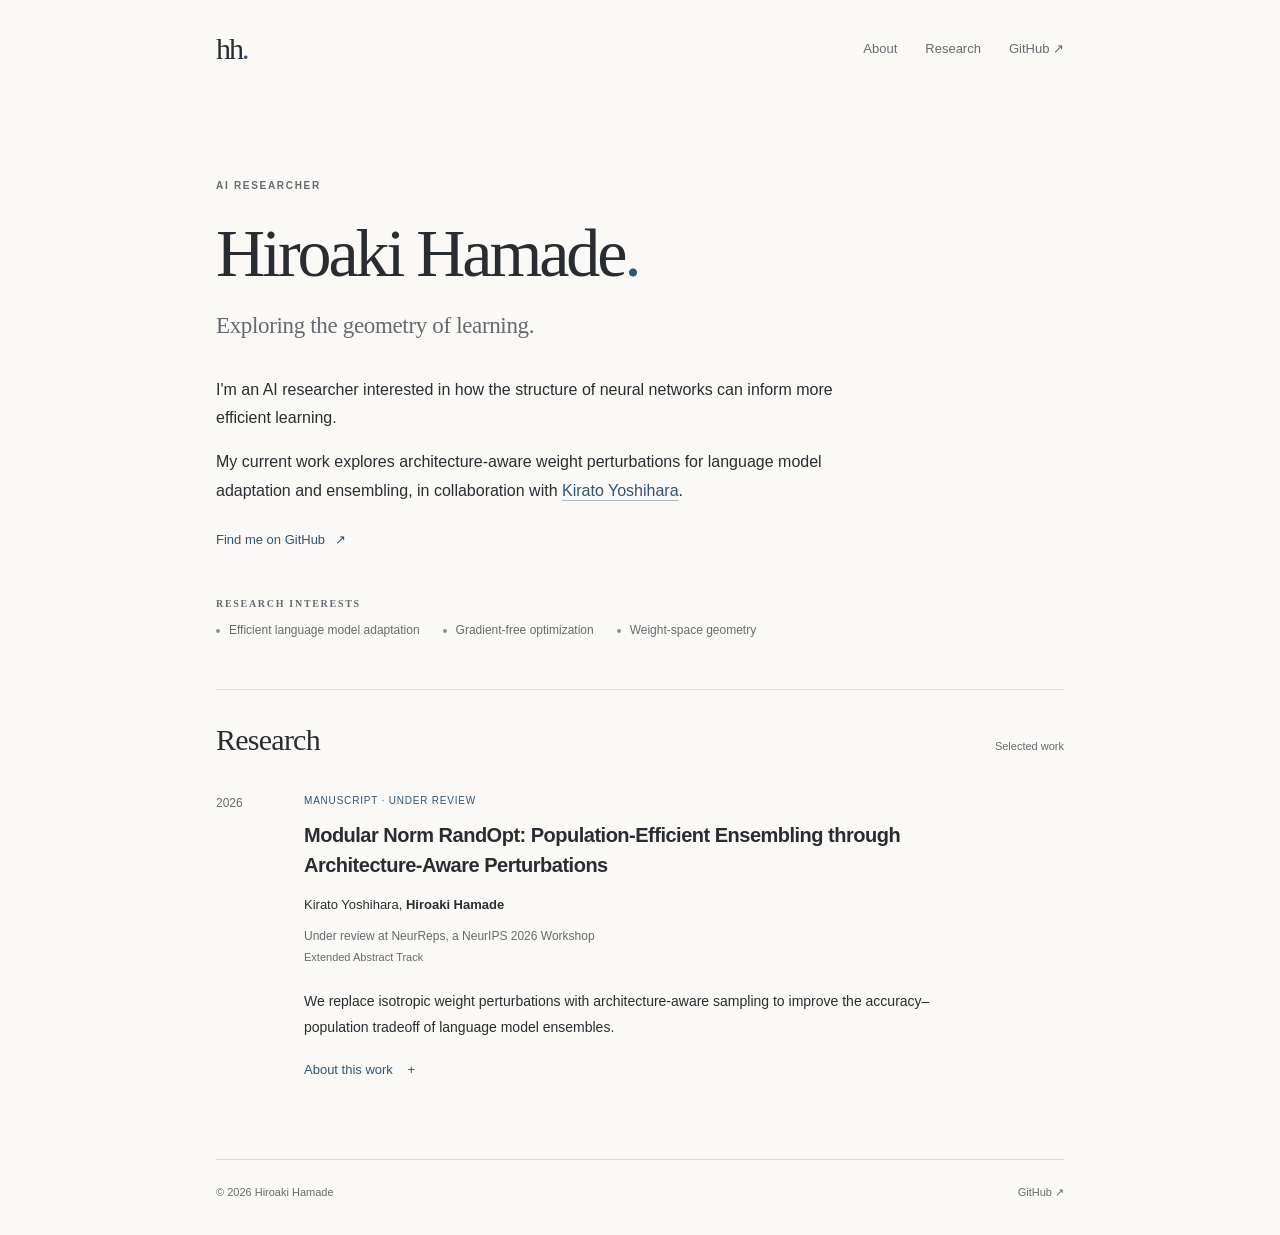
==== index.html @ 5f53f0d3 "Create academic portfolio website" ====
<!doctype html>
<html lang="en">
  <head>
    <meta charset="utf-8">
    <meta name="viewport" content="width=device-width, initial-scale=1">
    <meta name="theme-color" content="#faf9f6">
    <title>Hiroaki Hamade — AI Researcher</title>
    <meta name="description" content="Hiroaki Hamade is an AI researcher studying efficient language model adaptation, gradient-free optimization, and weight-space geometry.">
    <link rel="canonical" href="https://hiroaki-hamade.github.io/">
    <meta property="og:type" content="website">
    <meta property="og:title" content="Hiroaki Hamade — AI Researcher">
    <meta property="og:description" content="Research on efficient language model adaptation and the geometry of neural networks.">
    <meta property="og:url" content="https://hiroaki-hamade.github.io/">
    <link rel="icon" href="favicon.svg" type="image/svg+xml">
    <link rel="stylesheet" href="styles.css">
  </head>
  <body>
    <a class="skip-link" href="#main">Skip to content</a>
    <div class="page">
      <header class="site-header">
        <a class="monogram" href="#home" aria-label="Hiroaki Hamade, home">hh<span>.</span></a>
        <nav aria-label="Main navigation">
          <a href="#about">About</a>
          <a href="#research">Research</a>
          <a href="https://github.com/hiroaki-hamade">GitHub <span aria-hidden="true">↗</span></a>
        </nav>
      </header>

      <main id="main">
        <section class="intro" id="home" aria-labelledby="name">
          <p class="eyebrow">AI Researcher</p>
          <h1 id="name">Hiroaki Hamade<span class="name-dot">.</span></h1>
          <p class="intro-line">Exploring the geometry of learning.</p>
          <div id="about" class="about">
            <p>I'm an AI researcher interested in how the structure of neural networks can inform more efficient learning.</p>
            <p>My current work explores architecture-aware weight perturbations for language model adaptation and ensembling, in collaboration with <a href="https://kiratoyoshihara.github.io/">Kirato Yoshihara</a>.</p>
          </div>
          <a class="text-link" href="https://github.com/hiroaki-hamade">Find me on GitHub <span aria-hidden="true">↗</span></a>
        </section>

        <section class="interests" aria-labelledby="interests-heading">
          <h2 class="eyebrow" id="interests-heading">Research interests</h2>
          <ul>
            <li>Efficient language model adaptation</li>
            <li>Gradient-free optimization</li>
            <li>Weight-space geometry</li>
          </ul>
        </section>

        <section class="research" id="research" aria-labelledby="research-heading">
          <div class="section-heading">
            <h2 id="research-heading">Research</h2>
            <span class="section-note">Selected work</span>
          </div>
          <article class="paper" aria-labelledby="paper-title">
            <div class="paper-year">2026</div>
            <div class="paper-content">
              <p class="paper-kind">Manuscript · Under review</p>
              <h3 id="paper-title">Modular Norm RandOpt: Population-Efficient Ensembling through Architecture-Aware Perturbations</h3>
              <p class="authors"><a href="https://kiratoyoshihara.github.io/">Kirato Yoshihara</a>, <strong>Hiroaki Hamade</strong></p>
              <p class="venue">Under review at <a href="https://neurreps.org/">NeurReps, a NeurIPS 2026 Workshop</a><br><span>Extended Abstract Track</span></p>
              <p class="paper-summary">We replace isotropic weight perturbations with architecture-aware sampling to improve the accuracy–population tradeoff of language model ensembles.</p>
              <details>
                <summary>About this work <span class="details-icon" aria-hidden="true">+</span></summary>
                <div class="abstract">
                  <p>Modular Norm RandOpt normalizes each parameter perturbation with a role-specific norm and rescales it using a fixed profile derived from model architecture and source-task sensitivity calibration. It preserves RandOpt’s candidate ranking and ensembling procedure.</p>
                  <p>On Qwen2.5-1.5B-Instruct, the method outperforms RandOpt using 3× fewer candidate models on Countdown and at least 12× fewer on GSM8K. Across seven tasks and three Qwen model sizes, it improves on RandOpt in 14 of 21 settings and ties in one additional setting.</p>
                </div>
              </details>
            </div>
          </article>
        </section>
      </main>

      <footer>
        <span>© 2026 Hiroaki Hamade</span>
        <a href="https://github.com/hiroaki-hamade">GitHub <span aria-hidden="true">↗</span></a>
      </footer>
    </div>
  </body>
</html>
---- styles.css ----
:root {
  color-scheme: light;
  --paper: #faf9f6;
  --ink: #292d32;
  --muted: #666a70;
  --blue: #305573;
  --line: #deded7;
  font-family: -apple-system, BlinkMacSystemFont, "Segoe UI", Helvetica, Arial, sans-serif;
  color: var(--ink);
  background: var(--paper);
  font-synthesis: none;
  text-rendering: optimizeLegibility;
  -webkit-font-smoothing: antialiased;
}
* { box-sizing: border-box; }
html { scroll-behavior: smooth; scroll-padding-top: 32px; }
body { margin: 0; font-size: 16px; line-height: 1.8; }
::selection { background: #dce5ea; }
a { color: var(--blue); text-decoration-color: #a7b9c4; text-underline-offset: 4px; transition: color 150ms ease; }
a:hover { color: #172e40; text-decoration-color: currentColor; }
a:focus-visible, summary:focus-visible { outline: 2px solid var(--blue); outline-offset: 6px; border-radius: 2px; }
.page { max-width: 936px; padding: 0 44px; margin: 0 auto; }
.site-header { display: flex; align-items: center; justify-content: space-between; padding: 32px 0; }
.monogram { font: 30px Georgia, "Times New Roman", serif; color: var(--ink); letter-spacing: -2px; text-decoration: none; }
.monogram span { color: var(--blue); }
nav { display: flex; gap: 28px; font-size: 13px; }
nav a { color: var(--muted); text-decoration: none; }
nav a:hover { color: var(--blue); }
.intro { padding: 79px 0 43px; }
.eyebrow { margin: 0 0 19px; font-size: 10px; font-weight: 600; letter-spacing: .17em; text-transform: uppercase; color: var(--muted); }
h1 { margin: 0; font: 400 clamp(42px, 6.6vw, 68px)/1.15 Georgia, "Times New Roman", serif; letter-spacing: -.045em; }
.name-dot { color: var(--blue); }
.intro-line { font: 400 23px/1.5 Georgia, "Times New Roman", serif; color: var(--muted); margin: 17px 0 32px; letter-spacing: -.015em; }
.about { max-width: 655px; }
.about p { margin: 0 0 15px; }
.text-link { display: inline-block; margin-top: 7px; font-size: 13px; text-decoration: none; }
.text-link span { margin-left: 6px; }
.interests { padding: 0 0 48px; }
.interests .eyebrow { margin-bottom: 10px; }
.interests ul { display: flex; flex-wrap: wrap; column-gap: 23px; row-gap: 3px; list-style: none; padding: 0; margin: 0; font-size: 12px; color: var(--muted); }
.interests li::before { content: ""; display: inline-block; width: 4px; height: 4px; background: #7b94a3; border-radius: 50%; margin-right: 9px; vertical-align: middle; }
.research { border-top: 1px solid var(--line); padding-top: 30px; }
.section-heading { display: flex; align-items: baseline; justify-content: space-between; margin-bottom: 33px; }
h2 { font: 400 30px/1.3 Georgia, "Times New Roman", serif; letter-spacing: -.025em; margin: 0; }
.section-note { font-size: 11px; color: var(--muted); }
.paper { display: grid; grid-template-columns: 72px minmax(0, 1fr); gap: 16px; }
.paper-year { font-size: 12px; color: var(--muted); padding-top: 1px; font-variant-numeric: tabular-nums; }
.paper-kind { margin: 0 0 10px; color: var(--blue); font-size: 10px; letter-spacing: .08em; text-transform: uppercase; }
h3 { font-size: 20px; line-height: 1.5; font-weight: 550; letter-spacing: -.025em; margin: 0 0 13px; max-width: 670px; }
.authors { margin: 0 0 9px; font-size: 13px; }
.authors a { color: var(--ink); text-decoration: none; }
.authors a:hover { text-decoration: underline; }
.authors strong { font-weight: 600; }
.venue { margin: 0; font-size: 12px; color: var(--muted); line-height: 1.8; }
.venue a { color: inherit; text-decoration: none; }
.venue a:hover { color: var(--blue); text-decoration: underline; }
.venue span { font-size: 11px; }
.paper-summary { font-size: 14px; line-height: 1.85; margin: 20px 0 17px; max-width: 635px; }
details { font-size: 13px; }
summary { cursor: pointer; color: var(--blue); list-style: none; width: fit-content; }
summary::-webkit-details-marker { display: none; }
.details-icon { display: inline-block; margin-left: 11px; transition: transform 150ms ease; }
details[open] .details-icon { transform: rotate(45deg); }
.abstract { border-left: 1px solid #b4c4ce; padding-left: 20px; margin-top: 18px; color: var(--muted); }
.abstract p { margin: 0 0 12px; }
footer { display: flex; justify-content: space-between; border-top: 1px solid var(--line); margin-top: 78px; padding: 23px 0 32px; font-size: 11px; color: var(--muted); }
footer a { color: var(--muted); text-decoration: none; }
.skip-link { position: fixed; top: 8px; left: 8px; padding: 8px 16px; background: var(--paper); transform: translateY(-150%); z-index: 1; }
.skip-link:focus { transform: translateY(0); }
@media (max-width: 600px) {
  .page { padding: 0 24px; }
  .site-header { padding: 24px 0; }
  nav { gap: 20px; font-size: 12px; }
  .intro { padding-top: 48px; padding-bottom: 32px; }
  .intro-line { font-size: 20px; margin-bottom: 26px; }
  .about { font-size: 15px; }
  .interests { padding-bottom: 35px; }
  .interests ul { display: block; }
  .interests li { margin: 5px 0; }
  .section-heading { margin-bottom: 25px; }
  .paper { grid-template-columns: 1fr; gap: 9px; }
  h3 { font-size: 19px; }
  footer { margin-top: 52px; }
}
@media (prefers-reduced-motion: reduce) {
  html { scroll-behavior: auto; }
  *, *::before, *::after { transition: none !important; }
}
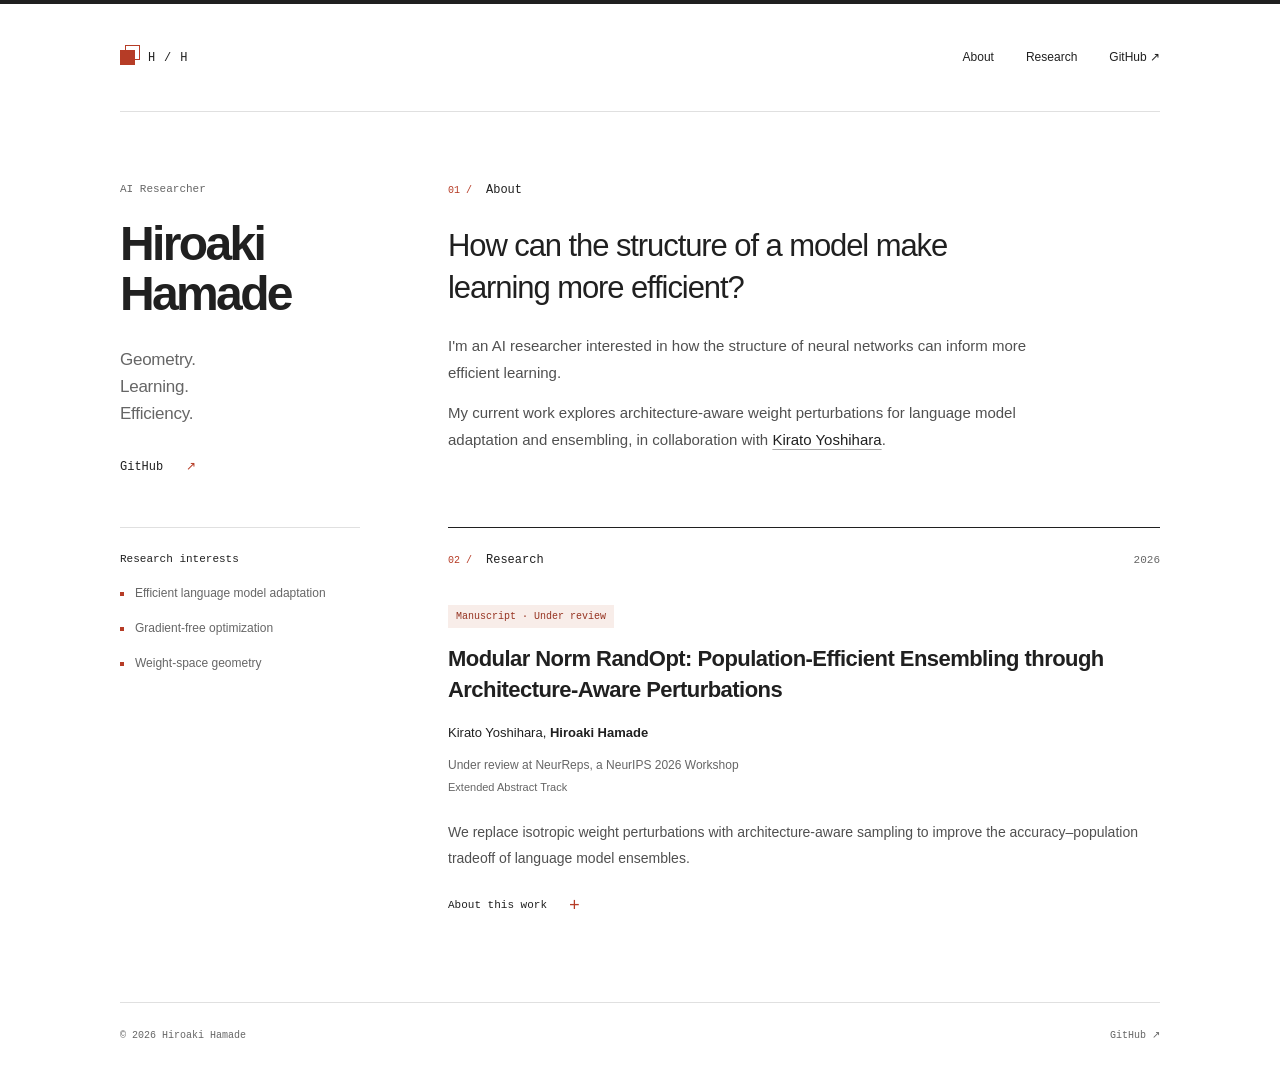
==== commit 6e7d8ba2: "Redesign portfolio with asymmetric layout and vermilion accents" ====
--- a/index.html
+++ b/index.html
@@ -3,7 +3,7 @@
   <head>
     <meta charset="utf-8">
     <meta name="viewport" content="width=device-width, initial-scale=1">
-    <meta name="theme-color" content="#faf9f6">
+    <meta name="theme-color" content="#ffffff">
     <title>Hiroaki Hamade — AI Researcher</title>
     <meta name="description" content="Hiroaki Hamade is an AI researcher studying efficient language model adaptation, gradient-free optimization, and weight-space geometry.">
     <link rel="canonical" href="https://hiroaki-hamade.github.io/">
@@ -12,13 +12,13 @@
     <meta property="og:description" content="Research on efficient language model adaptation and the geometry of neural networks.">
     <meta property="og:url" content="https://hiroaki-hamade.github.io/">
     <link rel="icon" href="favicon.svg" type="image/svg+xml">
-    <link rel="stylesheet" href="styles.css">
+    <link rel="stylesheet" href="styles.css?v=2">
   </head>
   <body>
     <a class="skip-link" href="#main">Skip to content</a>
     <div class="page">
       <header class="site-header">
-        <a class="monogram" href="#home" aria-label="Hiroaki Hamade, home">hh<span>.</span></a>
+        <a class="wordmark" href="#home" aria-label="Hiroaki Hamade, home"><span class="identity-mark" aria-hidden="true"></span>H / H</a>
         <nav aria-label="Main navigation">
           <a href="#about">About</a>
           <a href="#research">Research</a>
@@ -29,13 +29,18 @@
       <main id="main">
         <section class="intro" id="home" aria-labelledby="name">
           <p class="eyebrow">AI Researcher</p>
-          <h1 id="name">Hiroaki Hamade<span class="name-dot">.</span></h1>
-          <p class="intro-line">Exploring the geometry of learning.</p>
-          <div id="about" class="about">
+          <h1 id="name"><span>Hiroaki</span> <span>Hamade</span></h1>
+          <p class="intro-line"><span>Geometry.</span> <span>Learning.</span> <span>Efficiency.</span></p>
+          <a class="text-link" href="https://github.com/hiroaki-hamade">GitHub <span aria-hidden="true">↗</span></a>
+        </section>
+
+        <section id="about" class="about" aria-labelledby="about-heading">
+          <h2 class="section-label" id="about-heading"><span aria-hidden="true">01 /</span> About</h2>
+          <p class="research-statement">How can the structure of a model make learning more efficient?</p>
+          <div class="about-copy">
             <p>I'm an AI researcher interested in how the structure of neural networks can inform more efficient learning.</p>
             <p>My current work explores architecture-aware weight perturbations for language model adaptation and ensembling, in collaboration with <a href="https://kiratoyoshihara.github.io/">Kirato Yoshihara</a>.</p>
           </div>
-          <a class="text-link" href="https://github.com/hiroaki-hamade">Find me on GitHub <span aria-hidden="true">↗</span></a>
         </section>
 
         <section class="interests" aria-labelledby="interests-heading">
@@ -49,11 +54,10 @@
 
         <section class="research" id="research" aria-labelledby="research-heading">
           <div class="section-heading">
-            <h2 id="research-heading">Research</h2>
-            <span class="section-note">Selected work</span>
+            <h2 class="section-label" id="research-heading"><span aria-hidden="true">02 /</span> Research</h2>
+            <span class="section-note">2026</span>
           </div>
           <article class="paper" aria-labelledby="paper-title">
-            <div class="paper-year">2026</div>
             <div class="paper-content">
               <p class="paper-kind">Manuscript · Under review</p>
               <h3 id="paper-title">Modular Norm RandOpt: Population-Efficient Ensembling through Architecture-Aware Perturbations</h3>
--- a/styles.css
+++ b/styles.css
@@ -1,11 +1,12 @@
 :root {
   color-scheme: light;
-  --paper: #faf9f6;
-  --ink: #292d32;
-  --muted: #666a70;
-  --blue: #305573;
-  --line: #deded7;
-  font-family: -apple-system, BlinkMacSystemFont, "Segoe UI", Helvetica, Arial, sans-serif;
+  --paper: #fff;
+  --ink: #202020;
+  --muted: #666;
+  --accent: #b63c26;
+  --line: #e0e0e0;
+  --mono: "SFMono-Regular", Consolas, "Liberation Mono", monospace;
+  font-family: "Helvetica Neue", Helvetica, Arial, sans-serif;
   color: var(--ink);
   background: var(--paper);
   font-synthesis: none;
@@ -14,73 +15,84 @@
 }
 * { box-sizing: border-box; }
 html { scroll-behavior: smooth; scroll-padding-top: 32px; }
-body { margin: 0; font-size: 16px; line-height: 1.8; }
-::selection { background: #dce5ea; }
-a { color: var(--blue); text-decoration-color: #a7b9c4; text-underline-offset: 4px; transition: color 150ms ease; }
-a:hover { color: #172e40; text-decoration-color: currentColor; }
-a:focus-visible, summary:focus-visible { outline: 2px solid var(--blue); outline-offset: 6px; border-radius: 2px; }
-.page { max-width: 936px; padding: 0 44px; margin: 0 auto; }
-.site-header { display: flex; align-items: center; justify-content: space-between; padding: 32px 0; }
-.monogram { font: 30px Georgia, "Times New Roman", serif; color: var(--ink); letter-spacing: -2px; text-decoration: none; }
-.monogram span { color: var(--blue); }
-nav { display: flex; gap: 28px; font-size: 13px; }
-nav a { color: var(--muted); text-decoration: none; }
-nav a:hover { color: var(--blue); }
-.intro { padding: 79px 0 43px; }
-.eyebrow { margin: 0 0 19px; font-size: 10px; font-weight: 600; letter-spacing: .17em; text-transform: uppercase; color: var(--muted); }
-h1 { margin: 0; font: 400 clamp(42px, 6.6vw, 68px)/1.15 Georgia, "Times New Roman", serif; letter-spacing: -.045em; }
-.name-dot { color: var(--blue); }
-.intro-line { font: 400 23px/1.5 Georgia, "Times New Roman", serif; color: var(--muted); margin: 17px 0 32px; letter-spacing: -.015em; }
-.about { max-width: 655px; }
-.about p { margin: 0 0 15px; }
-.text-link { display: inline-block; margin-top: 7px; font-size: 13px; text-decoration: none; }
-.text-link span { margin-left: 6px; }
-.interests { padding: 0 0 48px; }
-.interests .eyebrow { margin-bottom: 10px; }
-.interests ul { display: flex; flex-wrap: wrap; column-gap: 23px; row-gap: 3px; list-style: none; padding: 0; margin: 0; font-size: 12px; color: var(--muted); }
-.interests li::before { content: ""; display: inline-block; width: 4px; height: 4px; background: #7b94a3; border-radius: 50%; margin-right: 9px; vertical-align: middle; }
-.research { border-top: 1px solid var(--line); padding-top: 30px; }
-.section-heading { display: flex; align-items: baseline; justify-content: space-between; margin-bottom: 33px; }
-h2 { font: 400 30px/1.3 Georgia, "Times New Roman", serif; letter-spacing: -.025em; margin: 0; }
-.section-note { font-size: 11px; color: var(--muted); }
-.paper { display: grid; grid-template-columns: 72px minmax(0, 1fr); gap: 16px; }
-.paper-year { font-size: 12px; color: var(--muted); padding-top: 1px; font-variant-numeric: tabular-nums; }
-.paper-kind { margin: 0 0 10px; color: var(--blue); font-size: 10px; letter-spacing: .08em; text-transform: uppercase; }
-h3 { font-size: 20px; line-height: 1.5; font-weight: 550; letter-spacing: -.025em; margin: 0 0 13px; max-width: 670px; }
-.authors { margin: 0 0 9px; font-size: 13px; }
-.authors a { color: var(--ink); text-decoration: none; }
+body { margin: 0; font-size: 15px; line-height: 1.8; border-top: 4px solid var(--ink); }
+::selection { background: #f3dcd5; color: var(--ink); }
+a { color: inherit; text-decoration-color: #aaa; text-underline-offset: 4px; transition: color 150ms ease; }
+a:hover { color: var(--accent); text-decoration-color: currentColor; }
+a:focus-visible, summary:focus-visible { outline: 2px solid var(--accent); outline-offset: 5px; }
+.page { max-width: 1152px; padding: 0 56px; margin: 0 auto; }
+.site-header { display: flex; align-items: center; justify-content: space-between; min-height: 108px; border-bottom: 1px solid var(--line); }
+.wordmark { display: flex; align-items: center; gap: 13px; font: 12px var(--mono); letter-spacing: .07em; text-decoration: none; }
+.identity-mark { display: block; width: 15px; height: 15px; background: var(--accent); box-shadow: 5px -5px 0 -1px white, 5px -5px 0 0 var(--accent); }
+nav { display: flex; gap: 32px; font-size: 12px; }
+nav a { text-decoration: none; }
+main { display: grid; grid-template-columns: 240px minmax(0, 1fr); column-gap: 88px; row-gap: 48px; padding-top: 68px; }
+.intro { grid-column: 1; grid-row: 1; }
+.eyebrow { margin: 0 0 20px; font: 11px/1.7 var(--mono); color: var(--muted); }
+h1 { margin: 0; font-size: 48px; line-height: 1.04; font-weight: 600; letter-spacing: -.055em; }
+h1 span, .intro-line span { display: block; }
+.intro-line { margin: 27px 0 24px; font-size: 17px; line-height: 1.6; letter-spacing: -.015em; color: var(--muted); }
+.text-link { font: 12px/1.8 var(--mono); text-decoration: none; }
+.text-link span { margin-left: 16px; color: var(--accent); }
+.about { grid-column: 2; grid-row: 1; }
+.section-label { display: flex; align-items: baseline; gap: 14px; margin: 0; font: 12px/1.7 var(--mono); }
+.section-label span { font-size: 10px; color: var(--accent); }
+.research-statement { margin: 25px 0 23px; font-size: clamp(25px, 2.5vw, 31px); line-height: 1.35; font-weight: 500; letter-spacing: -.035em; max-width: 575px; }
+.about-copy { color: #505050; max-width: 610px; }
+.about-copy p { margin: 0 0 13px; }
+.about-copy a { color: var(--ink); }
+.interests { grid-column: 1; grid-row: 2; border-top: 1px solid var(--line); padding-top: 22px; }
+.interests .eyebrow { margin-bottom: 16px; color: var(--ink); }
+.interests ul { list-style: none; padding: 0; margin: 0; max-width: 220px; }
+.interests li { padding: 0 0 15px 15px; position: relative; font-size: 12px; line-height: 1.65; color: var(--muted); }
+.interests li::before { content: ""; position: absolute; width: 4px; height: 4px; background: var(--accent); top: 8px; left: 0; }
+.research { grid-column: 2; grid-row: 2; border-top: 1px solid var(--ink); padding-top: 22px; }
+.section-heading { display: flex; align-items: baseline; justify-content: space-between; margin-bottom: 30px; }
+.section-note { font: 11px var(--mono); color: var(--muted); }
+.paper-kind { display: inline-block; margin: 0 0 16px; padding: 3px 8px; background: #f8ede9; color: #963321; font: 10px/1.7 var(--mono); }
+h3 { margin: 0 0 15px; font-size: 22px; font-weight: 550; line-height: 1.4; letter-spacing: -.025em; }
+.authors { margin: 0 0 10px; font-size: 13px; }
+.authors a { text-decoration: none; }
 .authors a:hover { text-decoration: underline; }
 .authors strong { font-weight: 600; }
-.venue { margin: 0; font-size: 12px; color: var(--muted); line-height: 1.8; }
-.venue a { color: inherit; text-decoration: none; }
-.venue a:hover { color: var(--blue); text-decoration: underline; }
+.venue { margin: 0; font-size: 12px; line-height: 1.85; color: var(--muted); }
+.venue a { text-decoration: none; }
+.venue a:hover { text-decoration: underline; }
 .venue span { font-size: 11px; }
-.paper-summary { font-size: 14px; line-height: 1.85; margin: 20px 0 17px; max-width: 635px; }
+.paper-summary { margin: 22px 0 19px; color: #505050; font-size: 14px; line-height: 1.8; }
 details { font-size: 13px; }
-summary { cursor: pointer; color: var(--blue); list-style: none; width: fit-content; }
+summary { display: flex; align-items: center; gap: 22px; cursor: pointer; list-style: none; width: fit-content; font: 11px/1.8 var(--mono); }
 summary::-webkit-details-marker { display: none; }
-.details-icon { display: inline-block; margin-left: 11px; transition: transform 150ms ease; }
+summary:hover { color: var(--accent); }
+.details-icon { color: var(--accent); font-size: 18px; transition: transform 150ms ease; }
 details[open] .details-icon { transform: rotate(45deg); }
-.abstract { border-left: 1px solid #b4c4ce; padding-left: 20px; margin-top: 18px; color: var(--muted); }
+.abstract { border-left: 2px solid var(--accent); padding-left: 19px; margin-top: 18px; color: #505050; }
 .abstract p { margin: 0 0 12px; }
-footer { display: flex; justify-content: space-between; border-top: 1px solid var(--line); margin-top: 78px; padding: 23px 0 32px; font-size: 11px; color: var(--muted); }
-footer a { color: var(--muted); text-decoration: none; }
-.skip-link { position: fixed; top: 8px; left: 8px; padding: 8px 16px; background: var(--paper); transform: translateY(-150%); z-index: 1; }
+footer { display: flex; justify-content: space-between; border-top: 1px solid var(--line); margin-top: 80px; padding: 24px 0 32px; font: 10px/1.8 var(--mono); color: var(--muted); }
+footer a { text-decoration: none; }
+.skip-link { position: fixed; top: 8px; left: 8px; padding: 8px 16px; background: white; transform: translateY(-150%); z-index: 1; }
 .skip-link:focus { transform: translateY(0); }
-@media (max-width: 600px) {
+@media (max-width: 950px) {
+  .page { padding: 0 36px; }
+  main { grid-template-columns: 205px minmax(0, 1fr); column-gap: 44px; }
+  h1 { font-size: 42px; }
+}
+@media (max-width: 700px) {
   .page { padding: 0 24px; }
-  .site-header { padding: 24px 0; }
-  nav { gap: 20px; font-size: 12px; }
-  .intro { padding-top: 48px; padding-bottom: 32px; }
-  .intro-line { font-size: 20px; margin-bottom: 26px; }
-  .about { font-size: 15px; }
-  .interests { padding-bottom: 35px; }
-  .interests ul { display: block; }
-  .interests li { margin: 5px 0; }
-  .section-heading { margin-bottom: 25px; }
-  .paper { grid-template-columns: 1fr; gap: 9px; }
-  h3 { font-size: 19px; }
-  footer { margin-top: 52px; }
+  .site-header { min-height: 82px; }
+  nav { gap: 20px; font-size: 11px; }
+  main { display: flex; flex-direction: column; padding-top: 42px; gap: 36px; }
+  h1 { font-size: clamp(42px, 8.5vw, 60px); }
+  h1 span, .intro-line span { display: inline; }
+  .intro-line { margin: 18px 0 15px; font-size: 15px; }
+  .research-statement { margin-top: 18px; font-size: 26px; }
+  .about { padding-top: 25px; border-top: 1px solid var(--line); }
+  .interests { padding-top: 20px; }
+  .interests ul { max-width: none; display: flex; gap: 8px 20px; flex-wrap: wrap; }
+  .interests li { padding-bottom: 0; }
+  .research { padding-top: 22px; }
+  h3 { font-size: 21px; }
+  footer { margin-top: 50px; gap: 15px; }
 }
 @media (prefers-reduced-motion: reduce) {
   html { scroll-behavior: auto; }
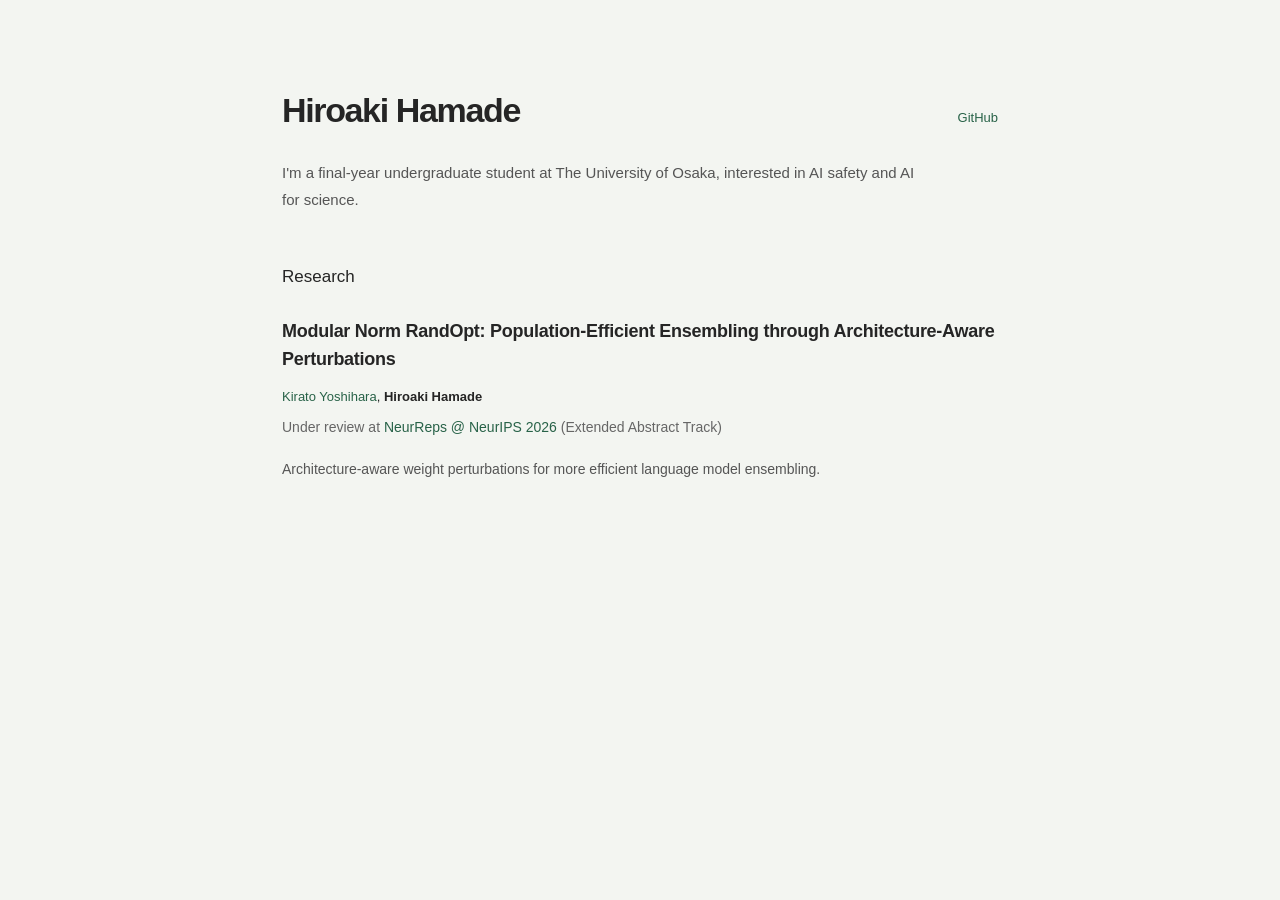
==== commit 00fa990f: "Simplify profile and research presentation with green palette" ====
--- a/index.html
+++ b/index.html
@@ -3,83 +3,37 @@
   <head>
     <meta charset="utf-8">
     <meta name="viewport" content="width=device-width, initial-scale=1">
-    <meta name="theme-color" content="#ffffff">
-    <title>Hiroaki Hamade — AI Researcher</title>
-    <meta name="description" content="Hiroaki Hamade is an AI researcher studying efficient language model adaptation, gradient-free optimization, and weight-space geometry.">
+    <meta name="theme-color" content="#f3f5f1">
+    <title>Hiroaki Hamade</title>
+    <meta name="description" content="Hiroaki Hamade — interested in AI safety and AI for science.">
     <link rel="canonical" href="https://hiroaki-hamade.github.io/">
     <meta property="og:type" content="website">
-    <meta property="og:title" content="Hiroaki Hamade — AI Researcher">
-    <meta property="og:description" content="Research on efficient language model adaptation and the geometry of neural networks.">
+    <meta property="og:title" content="Hiroaki Hamade">
+    <meta property="og:description" content="Interested in AI safety and AI for science.">
     <meta property="og:url" content="https://hiroaki-hamade.github.io/">
-    <link rel="icon" href="favicon.svg" type="image/svg+xml">
-    <link rel="stylesheet" href="styles.css?v=2">
+    <link rel="icon" href="data:,">
+    <link rel="stylesheet" href="styles.css?v=7">
   </head>
   <body>
-    <a class="skip-link" href="#main">Skip to content</a>
-    <div class="page">
-      <header class="site-header">
-        <a class="wordmark" href="#home" aria-label="Hiroaki Hamade, home"><span class="identity-mark" aria-hidden="true"></span>H / H</a>
-        <nav aria-label="Main navigation">
-          <a href="#about">About</a>
-          <a href="#research">Research</a>
-          <a href="https://github.com/hiroaki-hamade">GitHub <span aria-hidden="true">↗</span></a>
-        </nav>
+    <main>
+      <header>
+        <h1>Hiroaki Hamade</h1>
+        <a class="github" href="https://github.com/hiroaki-hamade">GitHub</a>
       </header>
 
-      <main id="main">
-        <section class="intro" id="home" aria-labelledby="name">
-          <p class="eyebrow">AI Researcher</p>
-          <h1 id="name"><span>Hiroaki</span> <span>Hamade</span></h1>
-          <p class="intro-line"><span>Geometry.</span> <span>Learning.</span> <span>Efficiency.</span></p>
-          <a class="text-link" href="https://github.com/hiroaki-hamade">GitHub <span aria-hidden="true">↗</span></a>
-        </section>
+      <div class="intro">
+        <p>I'm a final-year undergraduate student at The University of Osaka, interested in AI safety and AI for science.</p>
+      </div>
 
-        <section id="about" class="about" aria-labelledby="about-heading">
-          <h2 class="section-label" id="about-heading"><span aria-hidden="true">01 /</span> About</h2>
-          <p class="research-statement">How can the structure of a model make learning more efficient?</p>
-          <div class="about-copy">
-            <p>I'm an AI researcher interested in how the structure of neural networks can inform more efficient learning.</p>
-            <p>My current work explores architecture-aware weight perturbations for language model adaptation and ensembling, in collaboration with <a href="https://kiratoyoshihara.github.io/">Kirato Yoshihara</a>.</p>
-          </div>
-        </section>
-
-        <section class="interests" aria-labelledby="interests-heading">
-          <h2 class="eyebrow" id="interests-heading">Research interests</h2>
-          <ul>
-            <li>Efficient language model adaptation</li>
-            <li>Gradient-free optimization</li>
-            <li>Weight-space geometry</li>
-          </ul>
-        </section>
-
-        <section class="research" id="research" aria-labelledby="research-heading">
-          <div class="section-heading">
-            <h2 class="section-label" id="research-heading"><span aria-hidden="true">02 /</span> Research</h2>
-            <span class="section-note">2026</span>
-          </div>
-          <article class="paper" aria-labelledby="paper-title">
-            <div class="paper-content">
-              <p class="paper-kind">Manuscript · Under review</p>
-              <h3 id="paper-title">Modular Norm RandOpt: Population-Efficient Ensembling through Architecture-Aware Perturbations</h3>
-              <p class="authors"><a href="https://kiratoyoshihara.github.io/">Kirato Yoshihara</a>, <strong>Hiroaki Hamade</strong></p>
-              <p class="venue">Under review at <a href="https://neurreps.org/">NeurReps, a NeurIPS 2026 Workshop</a><br><span>Extended Abstract Track</span></p>
-              <p class="paper-summary">We replace isotropic weight perturbations with architecture-aware sampling to improve the accuracy–population tradeoff of language model ensembles.</p>
-              <details>
-                <summary>About this work <span class="details-icon" aria-hidden="true">+</span></summary>
-                <div class="abstract">
-                  <p>Modular Norm RandOpt normalizes each parameter perturbation with a role-specific norm and rescales it using a fixed profile derived from model architecture and source-task sensitivity calibration. It preserves RandOpt’s candidate ranking and ensembling procedure.</p>
-                  <p>On Qwen2.5-1.5B-Instruct, the method outperforms RandOpt using 3× fewer candidate models on Countdown and at least 12× fewer on GSM8K. Across seven tasks and three Qwen model sizes, it improves on RandOpt in 14 of 21 settings and ties in one additional setting.</p>
-                </div>
-              </details>
-            </div>
-          </article>
-        </section>
-      </main>
-
-      <footer>
-        <span>© 2026 Hiroaki Hamade</span>
-        <a href="https://github.com/hiroaki-hamade">GitHub <span aria-hidden="true">↗</span></a>
-      </footer>
-    </div>
+      <section aria-labelledby="research-heading">
+        <h2 id="research-heading">Research</h2>
+        <article aria-labelledby="paper-title">
+          <h3 id="paper-title"><a href="https://openreview.net/forum?id=vF4gJfeKOC">Modular Norm RandOpt: Population-Efficient Ensembling through Architecture-Aware Perturbations</a></h3>
+          <p class="authors"><a href="https://kiratoyoshihara.github.io/">Kirato Yoshihara</a>, <strong>Hiroaki Hamade</strong></p>
+          <p class="venue">Under review at <a href="https://neurreps.org/">NeurReps @ NeurIPS 2026</a> (Extended Abstract Track)</p>
+          <p class="summary">Architecture-aware weight perturbations for more efficient language model ensembling.</p>
+        </article>
+      </section>
+    </main>
   </body>
 </html>
--- a/styles.css
+++ b/styles.css
@@ -1,100 +1,36 @@
 :root {
   color-scheme: light;
-  --paper: #fff;
-  --ink: #202020;
-  --muted: #666;
-  --accent: #b63c26;
-  --line: #e0e0e0;
-  --mono: "SFMono-Regular", Consolas, "Liberation Mono", monospace;
   font-family: "Helvetica Neue", Helvetica, Arial, sans-serif;
-  color: var(--ink);
-  background: var(--paper);
-  font-synthesis: none;
-  text-rendering: optimizeLegibility;
+  color: #252525;
+  background: #f3f5f1;
   -webkit-font-smoothing: antialiased;
 }
 * { box-sizing: border-box; }
-html { scroll-behavior: smooth; scroll-padding-top: 32px; }
-body { margin: 0; font-size: 15px; line-height: 1.8; border-top: 4px solid var(--ink); }
-::selection { background: #f3dcd5; color: var(--ink); }
-a { color: inherit; text-decoration-color: #aaa; text-underline-offset: 4px; transition: color 150ms ease; }
-a:hover { color: var(--accent); text-decoration-color: currentColor; }
-a:focus-visible, summary:focus-visible { outline: 2px solid var(--accent); outline-offset: 5px; }
-.page { max-width: 1152px; padding: 0 56px; margin: 0 auto; }
-.site-header { display: flex; align-items: center; justify-content: space-between; min-height: 108px; border-bottom: 1px solid var(--line); }
-.wordmark { display: flex; align-items: center; gap: 13px; font: 12px var(--mono); letter-spacing: .07em; text-decoration: none; }
-.identity-mark { display: block; width: 15px; height: 15px; background: var(--accent); box-shadow: 5px -5px 0 -1px white, 5px -5px 0 0 var(--accent); }
-nav { display: flex; gap: 32px; font-size: 12px; }
-nav a { text-decoration: none; }
-main { display: grid; grid-template-columns: 240px minmax(0, 1fr); column-gap: 88px; row-gap: 48px; padding-top: 68px; }
-.intro { grid-column: 1; grid-row: 1; }
-.eyebrow { margin: 0 0 20px; font: 11px/1.7 var(--mono); color: var(--muted); }
-h1 { margin: 0; font-size: 48px; line-height: 1.04; font-weight: 600; letter-spacing: -.055em; }
-h1 span, .intro-line span { display: block; }
-.intro-line { margin: 27px 0 24px; font-size: 17px; line-height: 1.6; letter-spacing: -.015em; color: var(--muted); }
-.text-link { font: 12px/1.8 var(--mono); text-decoration: none; }
-.text-link span { margin-left: 16px; color: var(--accent); }
-.about { grid-column: 2; grid-row: 1; }
-.section-label { display: flex; align-items: baseline; gap: 14px; margin: 0; font: 12px/1.7 var(--mono); }
-.section-label span { font-size: 10px; color: var(--accent); }
-.research-statement { margin: 25px 0 23px; font-size: clamp(25px, 2.5vw, 31px); line-height: 1.35; font-weight: 500; letter-spacing: -.035em; max-width: 575px; }
-.about-copy { color: #505050; max-width: 610px; }
-.about-copy p { margin: 0 0 13px; }
-.about-copy a { color: var(--ink); }
-.interests { grid-column: 1; grid-row: 2; border-top: 1px solid var(--line); padding-top: 22px; }
-.interests .eyebrow { margin-bottom: 16px; color: var(--ink); }
-.interests ul { list-style: none; padding: 0; margin: 0; max-width: 220px; }
-.interests li { padding: 0 0 15px 15px; position: relative; font-size: 12px; line-height: 1.65; color: var(--muted); }
-.interests li::before { content: ""; position: absolute; width: 4px; height: 4px; background: var(--accent); top: 8px; left: 0; }
-.research { grid-column: 2; grid-row: 2; border-top: 1px solid var(--ink); padding-top: 22px; }
-.section-heading { display: flex; align-items: baseline; justify-content: space-between; margin-bottom: 30px; }
-.section-note { font: 11px var(--mono); color: var(--muted); }
-.paper-kind { display: inline-block; margin: 0 0 16px; padding: 3px 8px; background: #f8ede9; color: #963321; font: 10px/1.7 var(--mono); }
-h3 { margin: 0 0 15px; font-size: 22px; font-weight: 550; line-height: 1.4; letter-spacing: -.025em; }
-.authors { margin: 0 0 10px; font-size: 13px; }
-.authors a { text-decoration: none; }
-.authors a:hover { text-decoration: underline; }
+body { margin: 0; font-size: 15px; line-height: 1.8; }
+main { max-width: 788px; margin: 0 auto; padding: 88px 36px 80px; }
+header { display: flex; align-items: baseline; justify-content: space-between; gap: 24px; }
+h1 { margin: 0; font-size: 34px; line-height: 1.3; font-weight: 600; letter-spacing: -.04em; }
+a { color: #286248; text-decoration: none; }
+a:hover { text-decoration: underline; text-underline-offset: 3px; }
+a:focus-visible { outline: 2px solid #286248; outline-offset: 4px; }
+.github { font-size: 13px; }
+.intro { max-width: 650px; margin: 27px 0 0; color: #555; }
+.intro p { margin: 0; }
+.intro p + p { margin-top: 12px; }
+section { margin-top: 49px; }
+h2 { margin: 0 0 25px; font-size: 17px; font-weight: 500; }
+h3 { margin: 0 0 11px; font-size: 18px; line-height: 1.55; font-weight: 600; letter-spacing: -.015em; }
+h3 a { color: #252525; }
+h3 a:hover, h3 a:focus-visible { color: #286248; text-decoration: underline; text-underline-offset: 3px; }
+.authors { margin: 0 0 7px; font-size: 13px; }
 .authors strong { font-weight: 600; }
-.venue { margin: 0; font-size: 12px; line-height: 1.85; color: var(--muted); }
-.venue a { text-decoration: none; }
-.venue a:hover { text-decoration: underline; }
-.venue span { font-size: 11px; }
-.paper-summary { margin: 22px 0 19px; color: #505050; font-size: 14px; line-height: 1.8; }
-details { font-size: 13px; }
-summary { display: flex; align-items: center; gap: 22px; cursor: pointer; list-style: none; width: fit-content; font: 11px/1.8 var(--mono); }
-summary::-webkit-details-marker { display: none; }
-summary:hover { color: var(--accent); }
-.details-icon { color: var(--accent); font-size: 18px; transition: transform 150ms ease; }
-details[open] .details-icon { transform: rotate(45deg); }
-.abstract { border-left: 2px solid var(--accent); padding-left: 19px; margin-top: 18px; color: #505050; }
-.abstract p { margin: 0 0 12px; }
-footer { display: flex; justify-content: space-between; border-top: 1px solid var(--line); margin-top: 80px; padding: 24px 0 32px; font: 10px/1.8 var(--mono); color: var(--muted); }
-footer a { text-decoration: none; }
-.skip-link { position: fixed; top: 8px; left: 8px; padding: 8px 16px; background: white; transform: translateY(-150%); z-index: 1; }
-.skip-link:focus { transform: translateY(0); }
-@media (max-width: 950px) {
-  .page { padding: 0 36px; }
-  main { grid-template-columns: 205px minmax(0, 1fr); column-gap: 44px; }
-  h1 { font-size: 42px; }
+.venue { margin: 0; color: #666; font-size: 14px; }
+.summary { margin: 17px 0 0; font-size: 14px; color: #555; }
+::selection { background: #dfebe3; }
+@media (max-width: 600px) {
+  main { padding: 48px 24px 60px; }
+  header { flex-wrap: wrap; gap: 10px 24px; }
+  h1 { font-size: 30px; }
+  .intro { margin-top: 23px; }
+  section { margin-top: 38px; }
 }
-@media (max-width: 700px) {
-  .page { padding: 0 24px; }
-  .site-header { min-height: 82px; }
-  nav { gap: 20px; font-size: 11px; }
-  main { display: flex; flex-direction: column; padding-top: 42px; gap: 36px; }
-  h1 { font-size: clamp(42px, 8.5vw, 60px); }
-  h1 span, .intro-line span { display: inline; }
-  .intro-line { margin: 18px 0 15px; font-size: 15px; }
-  .research-statement { margin-top: 18px; font-size: 26px; }
-  .about { padding-top: 25px; border-top: 1px solid var(--line); }
-  .interests { padding-top: 20px; }
-  .interests ul { max-width: none; display: flex; gap: 8px 20px; flex-wrap: wrap; }
-  .interests li { padding-bottom: 0; }
-  .research { padding-top: 22px; }
-  h3 { font-size: 21px; }
-  footer { margin-top: 50px; gap: 15px; }
-}
-@media (prefers-reduced-motion: reduce) {
-  html { scroll-behavior: auto; }
-  *, *::before, *::after { transition: none !important; }
-}
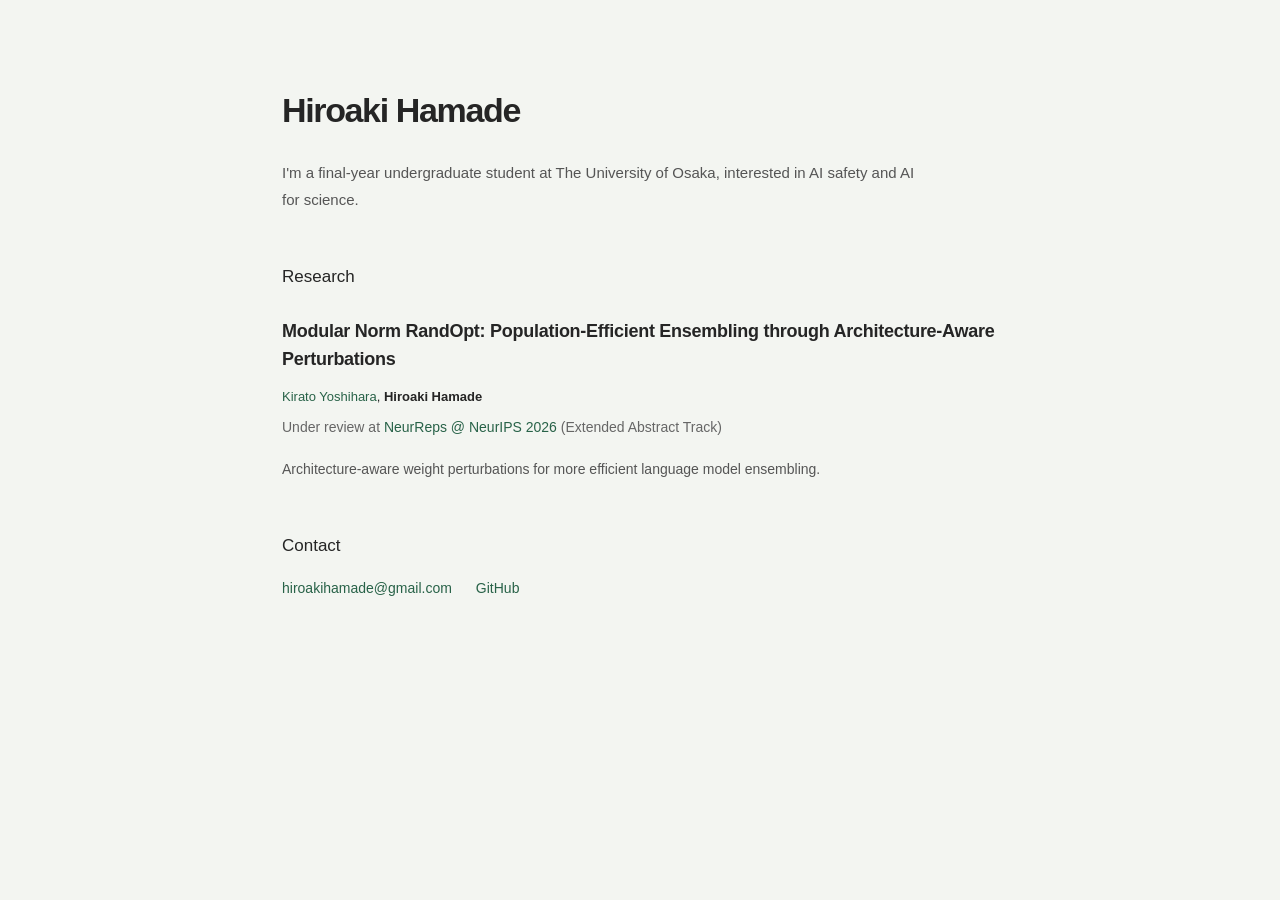
==== commit 1c44a8ab: "Add email and GitHub contact links" ====
--- a/index.html
+++ b/index.html
@@ -12,13 +12,12 @@
     <meta property="og:description" content="Interested in AI safety and AI for science.">
     <meta property="og:url" content="https://hiroaki-hamade.github.io/">
     <link rel="icon" href="data:,">
-    <link rel="stylesheet" href="styles.css?v=7">
+    <link rel="stylesheet" href="styles.css?v=8">
   </head>
   <body>
     <main>
       <header>
         <h1>Hiroaki Hamade</h1>
-        <a class="github" href="https://github.com/hiroaki-hamade">GitHub</a>
       </header>
 
       <div class="intro">
@@ -34,6 +33,14 @@
           <p class="summary">Architecture-aware weight perturbations for more efficient language model ensembling.</p>
         </article>
       </section>
+
+      <section class="contact" aria-labelledby="contact-heading">
+        <h2 id="contact-heading">Contact</h2>
+        <ul class="contact-links">
+          <li><a href="mailto:hiroakihamade@gmail.com">hiroakihamade@gmail.com</a></li>
+          <li><a href="https://github.com/hiroaki-hamade">GitHub</a></li>
+        </ul>
+      </section>
     </main>
   </body>
 </html>
--- a/styles.css
+++ b/styles.css
@@ -13,7 +13,6 @@
 a { color: #286248; text-decoration: none; }
 a:hover { text-decoration: underline; text-underline-offset: 3px; }
 a:focus-visible { outline: 2px solid #286248; outline-offset: 4px; }
-.github { font-size: 13px; }
 .intro { max-width: 650px; margin: 27px 0 0; color: #555; }
 .intro p { margin: 0; }
 .intro p + p { margin-top: 12px; }
@@ -26,6 +25,9 @@
 .authors strong { font-weight: 600; }
 .venue { margin: 0; color: #666; font-size: 14px; }
 .summary { margin: 17px 0 0; font-size: 14px; color: #555; }
+.contact h2 { margin-bottom: 14px; }
+.contact-links { display: flex; flex-wrap: wrap; gap: 8px 24px; margin: 0; padding: 0; list-style: none; font-size: 14px; }
+.contact-links a { overflow-wrap: anywhere; }
 ::selection { background: #dfebe3; }
 @media (max-width: 600px) {
   main { padding: 48px 24px 60px; }
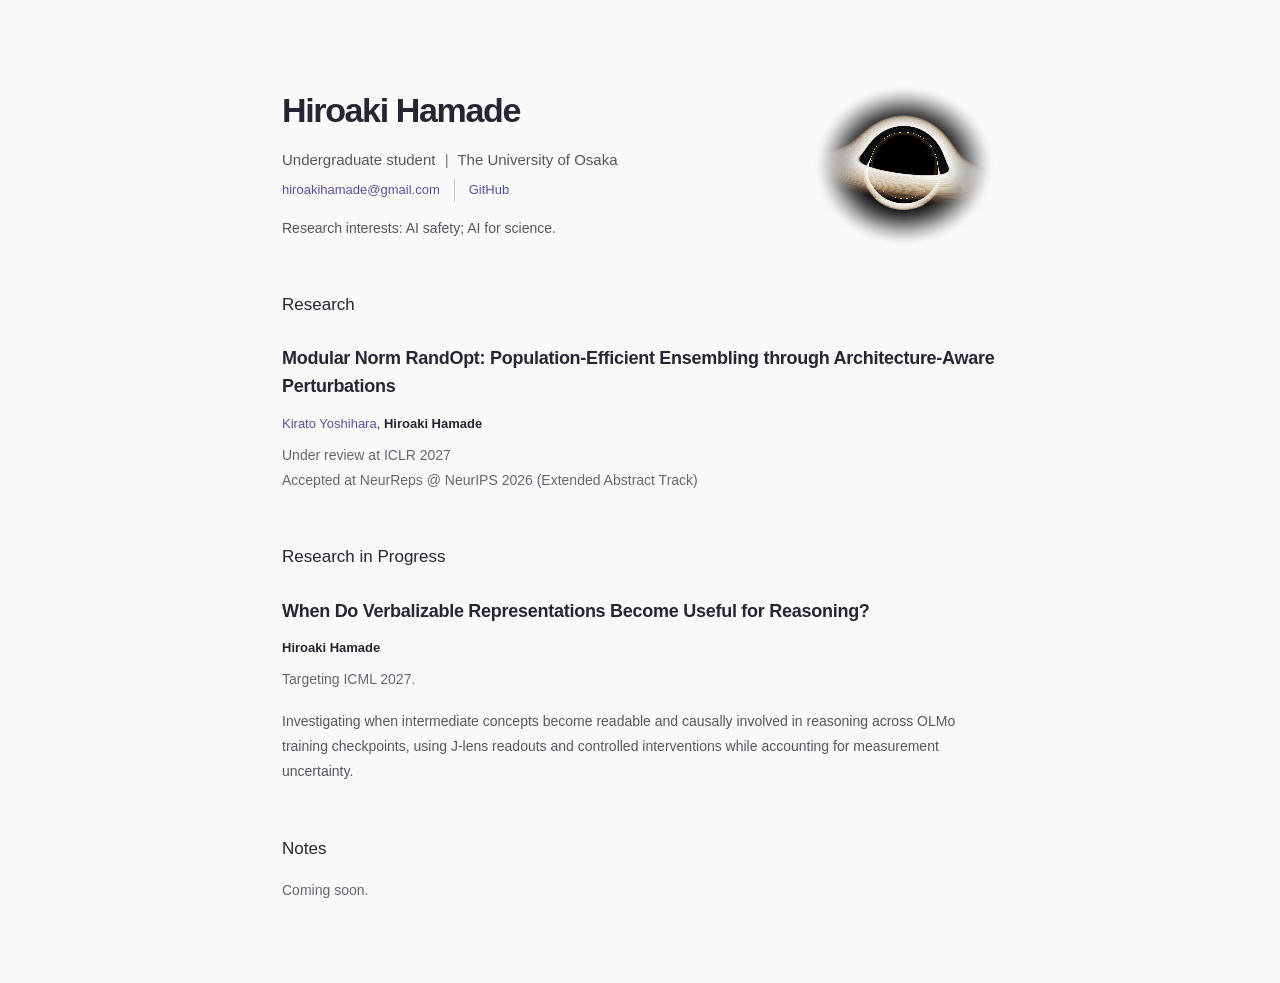
==== commit e3b80056: "Record NeurReps 2026 extended abstract acceptance" ====
--- a/index.html
+++ b/index.html
@@ -3,7 +3,7 @@
   <head>
     <meta charset="utf-8">
     <meta name="viewport" content="width=device-width, initial-scale=1">
-    <meta name="theme-color" content="#f3f5f1">
+    <meta name="theme-color" content="#fafafa">
     <title>Hiroaki Hamade</title>
     <meta name="description" content="Hiroaki Hamade — interested in AI safety and AI for science.">
     <link rel="canonical" href="https://hiroaki-hamade.github.io/">
@@ -12,34 +12,68 @@
     <meta property="og:description" content="Interested in AI safety and AI for science.">
     <meta property="og:url" content="https://hiroaki-hamade.github.io/">
     <link rel="icon" href="data:,">
-    <link rel="stylesheet" href="styles.css?v=8">
+    <link rel="stylesheet" href="styles.css?v=12">
+    <script type="module" src="assets/artwork.js?v=1"></script>
   </head>
   <body>
     <main>
-      <header>
-        <h1>Hiroaki Hamade</h1>
+      <header class="profile">
+        <div class="profile-heading">
+          <h1>Hiroaki Hamade</h1>
+          <p class="affiliation">Undergraduate student <span class="separator" aria-hidden="true">|</span> The University of Osaka</p>
+        </div>
+        <div class="cosmic-art" data-time-artwork>
+          <noscript>
+            <img class="cosmic-poster" src="assets/black-hole-poster.png" width="400" height="356" alt="A black hole wrapped in a thin, luminous accretion disk.">
+          </noscript>
+          <template id="artwork-day">
+            <img class="cosmic-poster" src="assets/neural-core-poster.png" width="400" height="356" alt="Five translucent layers of neurons, linked by fine connections and a violet signal path.">
+            <button class="cosmic-window" type="button" aria-label="Explore a neural network" aria-describedby="neural-instructions" hidden>
+              <canvas aria-hidden="true"></canvas>
+            </button>
+            <span class="sr-only" id="neural-instructions">Hover over a neuron to reveal its connections. Drag to turn the network. Click, tap, or press Space to send a signal through a new path. Arrow keys rotate the view. Escape resets it. This is an artistic illustration, not a diagram of a specific AI model.</span>
+          </template>
+          <template id="artwork-night">
+            <img class="cosmic-poster" src="assets/black-hole-poster.png" width="400" height="356" alt="A black hole wrapped in a thin, luminous accretion disk.">
+            <button class="cosmic-window" type="button" aria-label="Explore a black hole" aria-describedby="cosmic-instructions" hidden>
+              <canvas class="cosmic-canvas" aria-hidden="true"></canvas>
+              <canvas class="cosmic-trails" aria-hidden="true"></canvas>
+            </button>
+            <span class="sr-only" id="cosmic-instructions">Drag to change the viewing angle. Click or press Space to send a star into orbit. Arrow keys rotate the view. Escape resets it. This is an artistic illustration, not a scientific simulation.</span>
+          </template>
+        </div>
+        <div class="profile-details">
+          <ul class="profile-links" aria-label="Contact and links">
+            <li><a href="mailto:hiroakihamade@gmail.com">hiroakihamade@gmail.com</a></li>
+            <li><a href="https://github.com/hiroaki-hamade">GitHub</a></li>
+          </ul>
+          <p class="interests">Research interests: AI safety; AI for science.</p>
+        </div>
       </header>
-
-      <div class="intro">
-        <p>I'm a final-year undergraduate student at The University of Osaka, interested in AI safety and AI for science.</p>
-      </div>
 
       <section aria-labelledby="research-heading">
         <h2 id="research-heading">Research</h2>
         <article aria-labelledby="paper-title">
-          <h3 id="paper-title"><a href="https://openreview.net/forum?id=vF4gJfeKOC">Modular Norm RandOpt: Population-Efficient Ensembling through Architecture-Aware Perturbations</a></h3>
+          <h3 id="paper-title"><a href="https://kiratoyoshihara.github.io/Modular-Norm-RandOpt-page/">Modular Norm RandOpt: Population-Efficient Ensembling through Architecture-Aware Perturbations</a></h3>
           <p class="authors"><a href="https://kiratoyoshihara.github.io/">Kirato Yoshihara</a>, <strong>Hiroaki Hamade</strong></p>
-          <p class="venue">Under review at <a href="https://neurreps.org/">NeurReps @ NeurIPS 2026</a> (Extended Abstract Track)</p>
-          <p class="summary">Architecture-aware weight perturbations for more efficient language model ensembling.</p>
+          <p class="venue">Under review at ICLR 2027</p>
+          <p class="venue">Accepted at NeurReps @ NeurIPS 2026 (Extended Abstract Track)</p>
         </article>
       </section>
 
-      <section class="contact" aria-labelledby="contact-heading">
-        <h2 id="contact-heading">Contact</h2>
-        <ul class="contact-links">
-          <li><a href="mailto:hiroakihamade@gmail.com">hiroakihamade@gmail.com</a></li>
-          <li><a href="https://github.com/hiroaki-hamade">GitHub</a></li>
-        </ul>
+      <section aria-labelledby="progress-heading">
+        <h2 id="progress-heading">Research in Progress</h2>
+        <article aria-labelledby="progress-title">
+          <h3 id="progress-title">When Do Verbalizable Representations Become Useful for Reasoning?</h3>
+          <p class="authors"><strong>Hiroaki Hamade</strong></p>
+          <p class="venue">Targeting ICML 2027.</p>
+          <p class="summary">Investigating when intermediate concepts become readable and causally involved in reasoning across OLMo training checkpoints, using J-lens readouts and controlled interventions while accounting for measurement uncertainty.</p>
+        </article>
+      </section>
+
+      <section class="notes" aria-labelledby="notes-heading">
+        <h2 id="notes-heading">Notes</h2>
+        <p>Coming soon.</p>
       </section>
     </main>
   </body>
--- a/styles.css
+++ b/styles.css
@@ -1,38 +1,70 @@
 :root {
   color-scheme: light;
   font-family: "Helvetica Neue", Helvetica, Arial, sans-serif;
-  color: #252525;
-  background: #f3f5f1;
+  color: #252631;
+  background: #fafafa;
   -webkit-font-smoothing: antialiased;
 }
 * { box-sizing: border-box; }
 body { margin: 0; font-size: 15px; line-height: 1.8; }
 main { max-width: 788px; margin: 0 auto; padding: 88px 36px 80px; }
-header { display: flex; align-items: baseline; justify-content: space-between; gap: 24px; }
+.profile { display: grid; grid-template-columns: minmax(0, 1fr) 188px; column-gap: 26px; align-items: start; }
+.profile-heading { grid-column: 1; grid-row: 1; }
+.profile-details { grid-column: 1; grid-row: 2; }
 h1 { margin: 0; font-size: 34px; line-height: 1.3; font-weight: 600; letter-spacing: -.04em; }
-a { color: #286248; text-decoration: none; }
+a { color: #5352a0; text-decoration: none; }
 a:hover { text-decoration: underline; text-underline-offset: 3px; }
-a:focus-visible { outline: 2px solid #286248; outline-offset: 4px; }
-.intro { max-width: 650px; margin: 27px 0 0; color: #555; }
-.intro p { margin: 0; }
-.intro p + p { margin-top: 12px; }
+a:focus-visible, button:focus-visible { outline: 2px solid #77717e; outline-offset: 4px; }
+.affiliation { margin: 14px 0 5px; color: #55565e; }
+.separator { padding: 0 5px; color: #777781; }
+.profile-links { display: flex; flex-wrap: wrap; gap: 4px 14px; margin: 0; padding: 0; list-style: none; font-size: 13px; }
+.profile-links a { overflow-wrap: anywhere; }
+.profile-links li + li { border-left: 1px solid #c9c9d0; padding-left: 14px; }
+.interests { margin: 14px 0 0; color: #55565e; font-size: 14px; }
+.cosmic-art { grid-column: 2; grid-row: 1 / 3; position: relative; width: 188px; aspect-ratio: 400 / 356; margin: -10px -5px -12px 0; align-self: center; isolation: isolate; }
+.cosmic-poster, .cosmic-window, .cosmic-window canvas { display: block; position: absolute; inset: 0; width: 100%; height: 100%; }
+.cosmic-poster { object-fit: contain; }
+.cosmic-window { appearance: none; border: 0; border-radius: 50%; margin: 0; padding: 0; background: transparent; cursor: grab; touch-action: none; -webkit-tap-highlight-color: transparent; user-select: none; }
+.cosmic-window[hidden] { display: none; }
+.cosmic-art[data-ready="true"] .cosmic-poster { visibility: hidden; }
+.cosmic-art[data-dragging="true"] .cosmic-window { cursor: grabbing; }
+.cosmic-window:focus-visible { outline: 1px solid #9f9182; outline-offset: 3px; }
+.cosmic-trails { pointer-events: none; }
+.sr-only { position: absolute; width: 1px; height: 1px; overflow: hidden; clip-path: inset(50%); white-space: nowrap; }
 section { margin-top: 49px; }
 h2 { margin: 0 0 25px; font-size: 17px; font-weight: 500; }
 h3 { margin: 0 0 11px; font-size: 18px; line-height: 1.55; font-weight: 600; letter-spacing: -.015em; }
-h3 a { color: #252525; }
-h3 a:hover, h3 a:focus-visible { color: #286248; text-decoration: underline; text-underline-offset: 3px; }
+h3 a { color: #252631; }
+h3 a:hover, h3 a:focus-visible { color: #5352a0; text-decoration: underline; text-underline-offset: 3px; }
 .authors { margin: 0 0 7px; font-size: 13px; }
 .authors strong { font-weight: 600; }
-.venue { margin: 0; color: #666; font-size: 14px; }
-.summary { margin: 17px 0 0; font-size: 14px; color: #555; }
-.contact h2 { margin-bottom: 14px; }
-.contact-links { display: flex; flex-wrap: wrap; gap: 8px 24px; margin: 0; padding: 0; list-style: none; font-size: 14px; }
-.contact-links a { overflow-wrap: anywhere; }
-::selection { background: #dfebe3; }
-@media (max-width: 600px) {
+.venue { margin: 0; color: #666672; font-size: 14px; }
+.summary { margin: 17px 0 0; font-size: 14px; color: #55565e; }
+.notes h2 { margin-bottom: 14px; }
+.notes p { margin: 0; color: #666672; font-size: 14px; }
+::selection { background: #e5e2f4; }
+@media (max-width: 680px) {
+  .profile { grid-template-columns: minmax(0, 1fr) 144px; column-gap: 20px; }
+  .cosmic-art { width: 144px; margin-right: 0; }
+  h1 { font-size: 30px; }
+}
+@media (max-width: 520px) {
   main { padding: 48px 24px 60px; }
-  header { flex-wrap: wrap; gap: 10px 24px; }
-  h1 { font-size: 30px; }
-  .intro { margin-top: 23px; }
+  .profile { grid-template-columns: minmax(0, 1fr) 92px; column-gap: 10px; }
+  .profile-heading { display: contents; }
+  h1 { grid-column: 1; grid-row: 1; align-self: center; font-size: 28px; }
+  .cosmic-art { grid-column: 2; grid-row: 1; width: 92px; margin: -12px -3px -9px 0; }
+  .affiliation { grid-column: 1 / -1; grid-row: 2; margin-top: 14px; }
+  .profile-details { grid-column: 1 / -1; grid-row: 3; }
+  .profile-links { flex-direction: column; gap: 4px; }
+  .profile-links li + li { border-left: 0; padding-left: 0; }
   section { margin-top: 38px; }
 }
+@media (max-width: 360px) {
+  .profile { grid-template-columns: minmax(0, 1fr) 76px; }
+  .cosmic-art { width: 76px; }
+  h1 { font-size: 27px; }
+}
+@media (forced-colors: active) {
+  .cosmic-window:focus-visible { outline: 2px solid ButtonText; }
+}
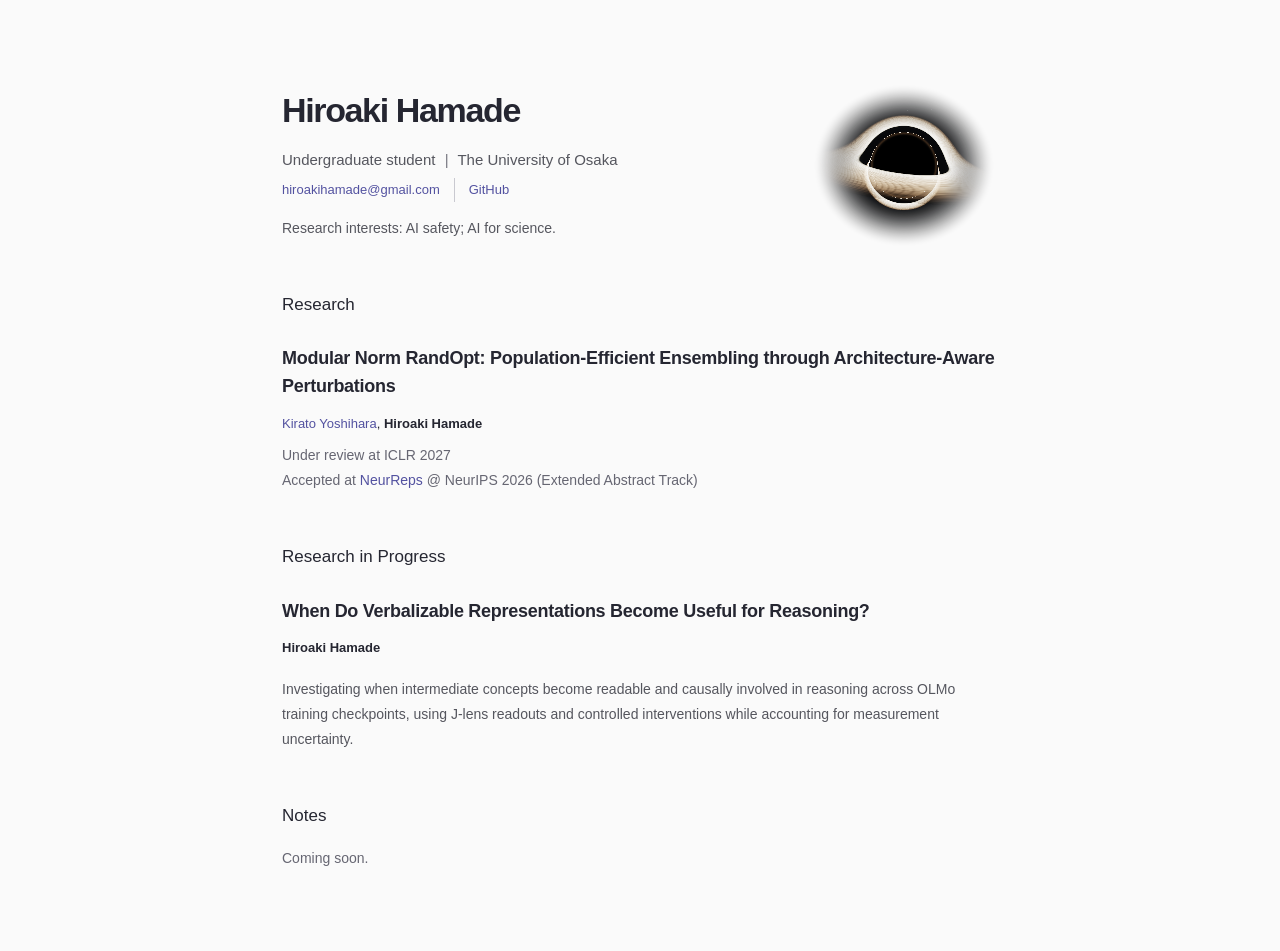
==== commit e648f359: "Link NeurReps and remove planned ICML target" ====
--- a/index.html
+++ b/index.html
@@ -57,7 +57,7 @@
           <h3 id="paper-title"><a href="https://kiratoyoshihara.github.io/Modular-Norm-RandOpt-page/">Modular Norm RandOpt: Population-Efficient Ensembling through Architecture-Aware Perturbations</a></h3>
           <p class="authors"><a href="https://kiratoyoshihara.github.io/">Kirato Yoshihara</a>, <strong>Hiroaki Hamade</strong></p>
           <p class="venue">Under review at ICLR 2027</p>
-          <p class="venue">Accepted at NeurReps @ NeurIPS 2026 (Extended Abstract Track)</p>
+          <p class="venue">Accepted at <a href="https://neurreps.org/">NeurReps</a> @ NeurIPS 2026 (Extended Abstract Track)</p>
         </article>
       </section>
 
@@ -66,7 +66,6 @@
         <article aria-labelledby="progress-title">
           <h3 id="progress-title">When Do Verbalizable Representations Become Useful for Reasoning?</h3>
           <p class="authors"><strong>Hiroaki Hamade</strong></p>
-          <p class="venue">Targeting ICML 2027.</p>
           <p class="summary">Investigating when intermediate concepts become readable and causally involved in reasoning across OLMo training checkpoints, using J-lens readouts and controlled interventions while accounting for measurement uncertainty.</p>
         </article>
       </section>
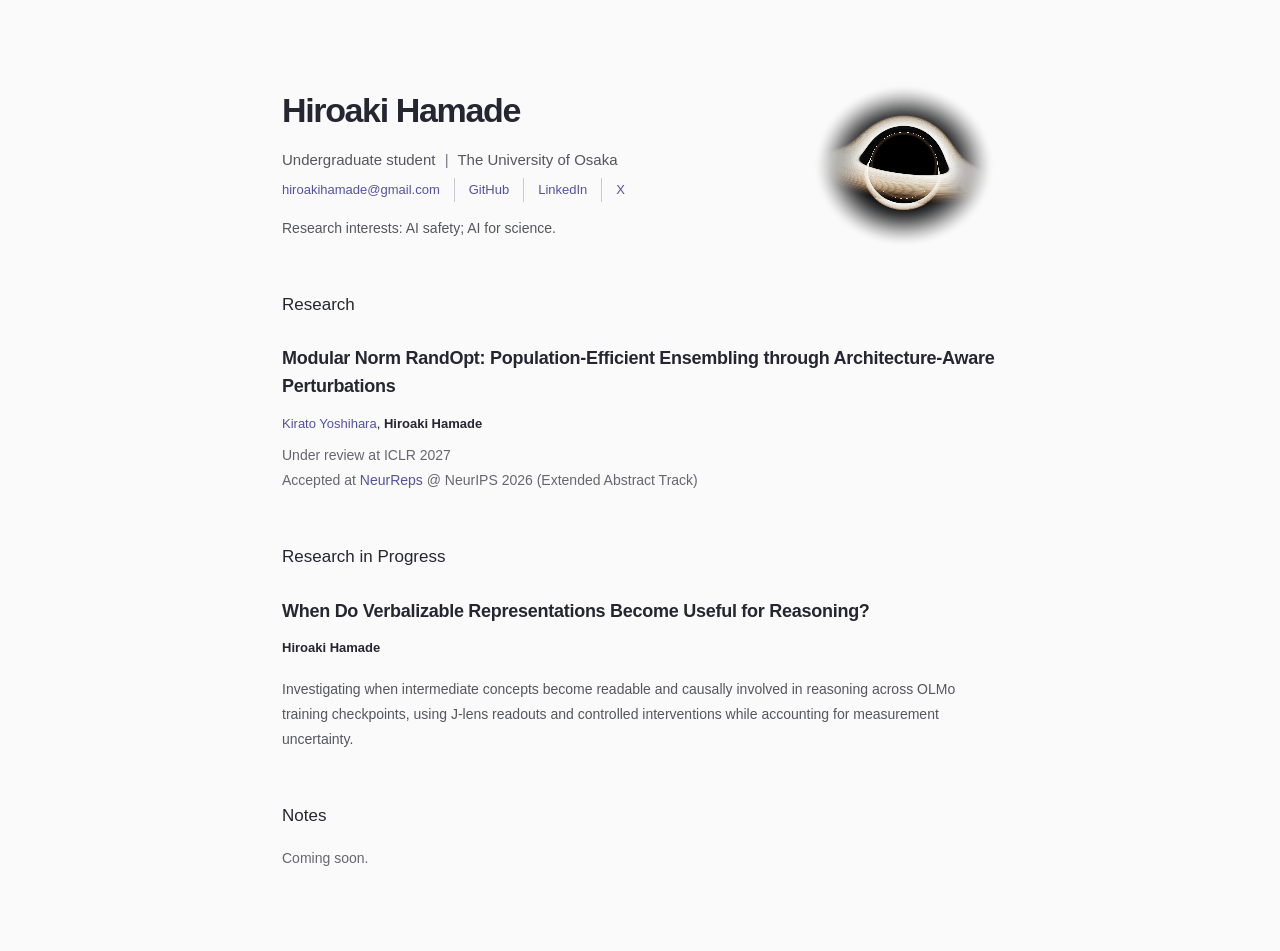
==== commit 692438da: "Add LinkedIn and X profile links" ====
--- a/index.html
+++ b/index.html
@@ -46,6 +46,8 @@
           <ul class="profile-links" aria-label="Contact and links">
             <li><a href="mailto:hiroakihamade@gmail.com">hiroakihamade@gmail.com</a></li>
             <li><a href="https://github.com/hiroaki-hamade">GitHub</a></li>
+            <li><a href="https://www.linkedin.com/in/hiroaki-hamade-239078340/">LinkedIn</a></li>
+            <li><a href="https://x.com/hiroakihamade">X</a></li>
           </ul>
           <p class="interests">Research interests: AI safety; AI for science.</p>
         </div>
